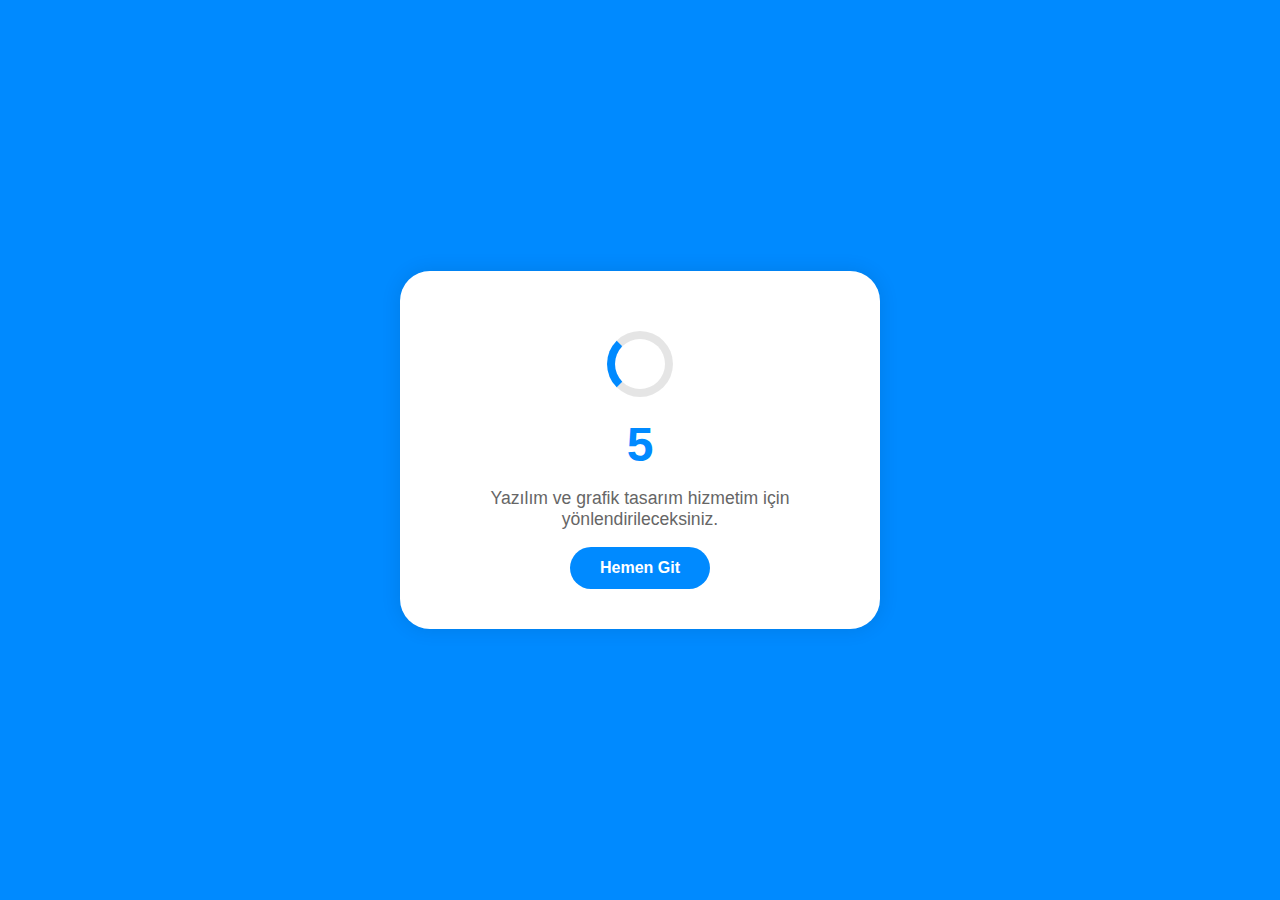
==== index.html @ 371fd5fd "Update index.html" ====
<!DOCTYPE html>
<html lang="tr">
<head>
    <meta charset="UTF-8">
    <meta name="viewport" content="width=device-width, initial-scale=1.0">
    <title>Yönlendirme</title>
    <style>
        body {
            font-family: 'Segoe UI', Tahoma, Geneva, Verdana, sans-serif;
            background-color: #008AFF;
            display: flex;
            justify-content: center;
            align-items: center;
            height: 100vh;
            margin: 0;
        }
        .container {
            text-align: center;
            background-color: #fff;
            border-radius: 30px;
            padding: 40px;
            box-shadow: 0px 0px 20px rgba(0, 0, 0, 0.1);
            max-width: 400px;
            position: relative;
        }
        .profile-img {
            position: absolute;
            top: -50px;
            left: 50%;
            transform: translateX(-50%);
            width: 100px;
            height: 100px;
            border-radius: 50%;
            overflow: hidden;
        }
        .profile-img img {
            width: 100%;
            height: 100%;
            object-fit: cover;
        }
        .loading-spinner {
            border: 8px solid rgba(0, 0, 0, 0.1);
            border-left-color: #008AFF;
            border-radius: 50%;
            width: 50px;
            height: 50px;
            animation: spin 1s linear infinite;
            margin: 20px auto;
        }
        .countdown {
            font-size: 3rem;
            margin-bottom: -1rem;
            color: #008AFF;
            font-weight: bold;
        }
        .link {
            text-decoration: none;
            color: #fff;
            font-weight: bold;
            background-color: #008AFF;
            padding: 12px 30px;
            border-radius: 25px;
            transition: all 0.3s ease;
            display: inline-block;
        }
        .link:hover {
            background-color: #0056b3;
        }
        p {
            margin-top: 2rem;
            color: #666;
            font-size: 1.1rem;
        }
        @keyframes spin {
            0% { transform: rotate(0deg); }
            100% { transform: rotate(360deg); }
        }
    </style>
</head>
<body>
    <div class="container">
        <div class="profile-img">
        </div>
        <div class="loading-spinner"></div>
        <div class="countdown" id="countdown">5</div>
        <div class="button-container">
            <p>Yazılım ve grafik tasarım hizmetim için yönlendirileceksiniz.<br></p>
            <a href="https://linktr.ee/kalipsotrcreative" class="link">Hemen Git</a>
        </div>
        <script>
            function countdown() {
                var seconds = 5;
                var countdownElement = document.getElementById('countdown');
                var interval = setInterval(function() {
                    seconds--;
                    countdownElement.textContent = seconds;
                    if (seconds <= 0) {
                        clearInterval(interval);
                        window.location.href = "https://linktr.ee/kalipsotrcreative";
                    }
                }, 1000);
            }
            countdown();
        </script>
    </div>
</body>
</html>
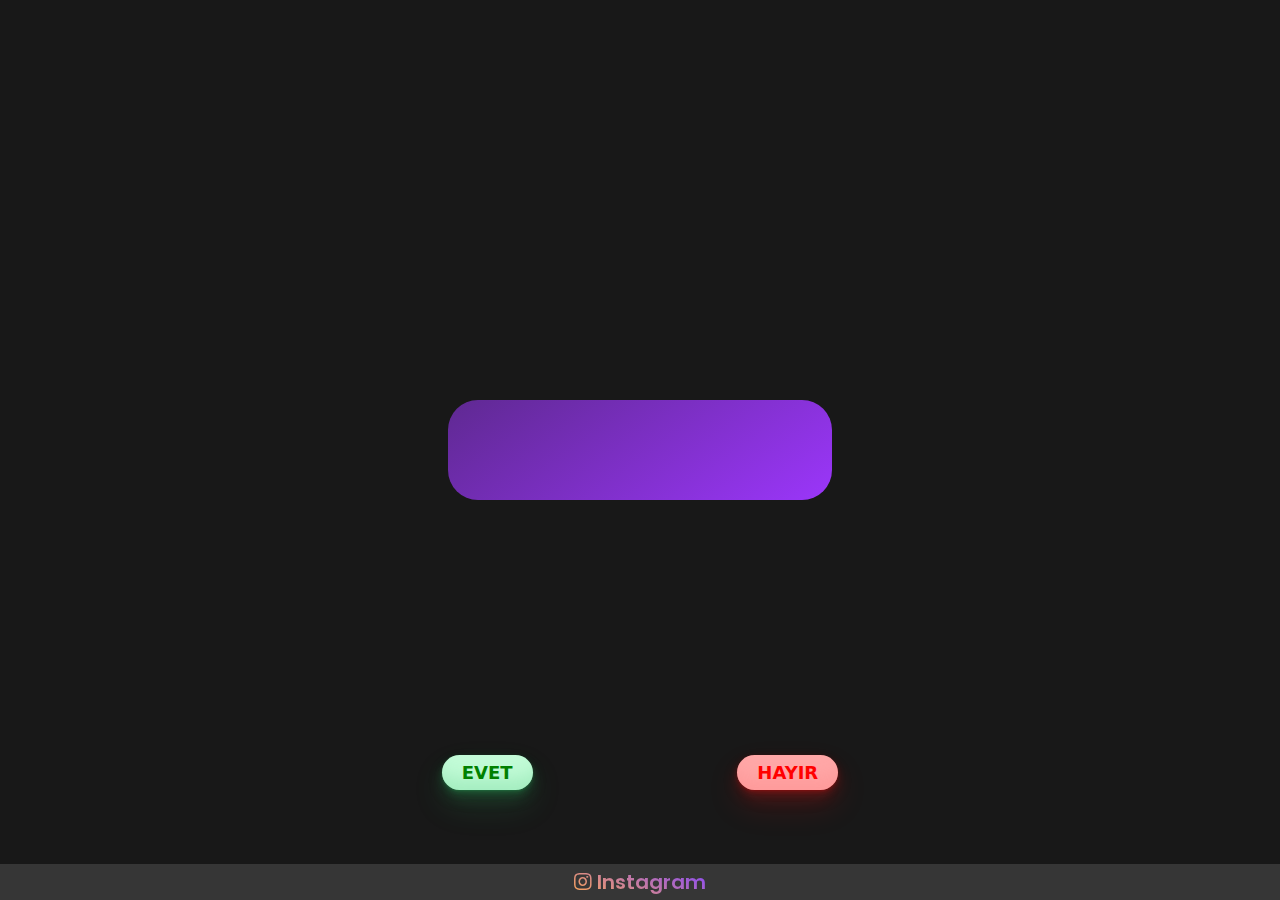
==== commit a521ed77: "Add files via upload" ====
--- a/index.html
+++ b/index.html
@@ -3,105 +3,30 @@
 <head>
     <meta charset="UTF-8">
     <meta name="viewport" content="width=device-width, initial-scale=1.0">
-    <title>Yönlendirme</title>
-    <style>
-        body {
-            font-family: 'Segoe UI', Tahoma, Geneva, Verdana, sans-serif;
-            background-color: #008AFF;
-            display: flex;
-            justify-content: center;
-            align-items: center;
-            height: 100vh;
-            margin: 0;
-        }
-        .container {
-            text-align: center;
-            background-color: #fff;
-            border-radius: 30px;
-            padding: 40px;
-            box-shadow: 0px 0px 20px rgba(0, 0, 0, 0.1);
-            max-width: 400px;
-            position: relative;
-        }
-        .profile-img {
-            position: absolute;
-            top: -50px;
-            left: 50%;
-            transform: translateX(-50%);
-            width: 100px;
-            height: 100px;
-            border-radius: 50%;
-            overflow: hidden;
-        }
-        .profile-img img {
-            width: 100%;
-            height: 100%;
-            object-fit: cover;
-        }
-        .loading-spinner {
-            border: 8px solid rgba(0, 0, 0, 0.1);
-            border-left-color: #008AFF;
-            border-radius: 50%;
-            width: 50px;
-            height: 50px;
-            animation: spin 1s linear infinite;
-            margin: 20px auto;
-        }
-        .countdown {
-            font-size: 3rem;
-            margin-bottom: -1rem;
-            color: #008AFF;
-            font-weight: bold;
-        }
-        .link {
-            text-decoration: none;
-            color: #fff;
-            font-weight: bold;
-            background-color: #008AFF;
-            padding: 12px 30px;
-            border-radius: 25px;
-            transition: all 0.3s ease;
-            display: inline-block;
-        }
-        .link:hover {
-            background-color: #0056b3;
-        }
-        p {
-            margin-top: 2rem;
-            color: #666;
-            font-size: 1.1rem;
-        }
-        @keyframes spin {
-            0% { transform: rotate(0deg); }
-            100% { transform: rotate(360deg); }
-        }
-    </style>
+    <title>Benimle Çıkar Mısın?</title>
+    <link rel="stylesheet" href="style.css">
+    <link rel="stylesheet" href="https://cdnjs.cloudflare.com/ajax/libs/font-awesome/5.15.3/css/all.min.css"/>
+   
 </head>
 <body>
-    <div class="container">
-        <div class="profile-img">
+    
+    <div class="contanier">
+    <div class="square">
+        <h1 class="title">Benimle Çıkar mısın?</h1>
+    </div>
+       
+    <div class="buttons">
+            <button class="btnYes" role="button" id="yesButton">EVET</button>
+            <button class="btnNo btn" role="button" id="noButton">HAYIR</button>
         </div>
-        <div class="loading-spinner"></div>
-        <div class="countdown" id="countdown">5</div>
-        <div class="button-container">
-            <p>Yazılım ve grafik tasarım hizmetim için yönlendirileceksiniz.<br></p>
-            <a href="https://linktr.ee/kalipsotrcreative" class="link">Hemen Git</a>
-        </div>
-        <script>
-            function countdown() {
-                var seconds = 5;
-                var countdownElement = document.getElementById('countdown');
-                var interval = setInterval(function() {
-                    seconds--;
-                    countdownElement.textContent = seconds;
-                    if (seconds <= 0) {
-                        clearInterval(interval);
-                        window.location.href = "https://linktr.ee/kalipsotrcreative";
-                    }
-                }, 1000);
-            }
-            countdown();
-        </script>
-    </div>
-</body>
-</html>
+    
+    </div> 
+        
+       <!-- Coding By AzadCoder - ig: @azadcoderr -->
+
+       <footer>
+        <a href="http://instagram.com/kodlama.dili" target="_blank" rel="noopener noreferrer" title="kodlama.dili"><i class="fab fa-instagram"></i> Instagram</a>
+    </footer>
+</body> 
+<script src="script.js"></script>
+</html>--- a/style.css
+++ b/style.css
@@ -0,0 +1,244 @@
+@import url('https://fonts.googleapis.com/css2?family=Poppins:wght@100;200;300;400;500;600;700&display=swap');
+
+*{
+    font-family: 'Poppins', sans-serif;
+    margin: 0;
+    padding: 0;
+    box-sizing: border-box;
+
+}
+
+/* Coding By AzadCoder - ig: @azadcoderr */
+.contanier {
+  display: flex;
+  justify-content: center;
+  align-items: center;
+  width: 100%;  
+  height: 100vh;
+  margin: 0;
+  background-color: rgb(24, 24, 24);
+  padding: 0;
+}
+
+.square {
+  width: 30%;
+  height: 100px;
+  background-image: linear-gradient(145deg, #5f2992, #9b36fa);
+  border-radius: 30px;
+  font-size: 14px;
+  display: flex;
+  justify-content: center;
+  align-items: center;
+  overflow: hidden;
+}
+
+.title span{
+  width: 20%;
+  font-size: 20px;
+  opacity: 0;
+  animation: reveal 0.5s forwards;
+}
+
+h1.title {
+  font-size: 20px; /* H1'in font boyutunu ayarla */
+}
+
+
+@keyframes reveal {
+    from {
+        opacity: 0;
+        transform: translateY(-20%);
+    }
+    to {
+        opacity: 1;
+        transform: translateY(0);
+    }
+}
+  
+.heart {
+    position: fixed; 
+    font-size: 40px;
+    user-select: none;
+    animation-iteration-count: infinite;
+    animation-timing-function: ease-out;
+}
+
+@keyframes heartAnimation {
+    0% {
+        transform: translateY(0) translateX(0) scale(.2);
+        opacity: 1;
+    }
+    100% {
+        transform: translateY(-100px) translateX(100px) scale(1.5);
+        opacity: 0;
+    }
+}
+  
+ 
+.btnYes {
+  background-color: #c2fbd7;
+  border-radius: 100px;
+  box-shadow: rgba(44, 187, 99, .2) 0 -25px 18px -14px inset,rgba(44, 187, 99, .15) 0 1px 2px,rgba(44, 187, 99, .15) 0 2px 4px,rgba(44, 187, 99, .15) 0 4px 8px,rgba(44, 187, 99, .15) 0 8px 16px,rgba(44, 187, 99, .15) 0 16px 32px;
+  color: green;
+  cursor: pointer;
+  display: inline-block;
+  font-family: CerebriSans-Regular,-apple-system,system-ui,Roboto,sans-serif;
+  padding: 7px 20px;
+  text-align: center;
+  text-decoration: none;
+  transition: all 250ms;
+  border: 0;
+  font-size: 18px;
+  user-select: none;
+  -webkit-user-select: none;
+  touch-action: manipulation;
+  font-weight: 600;
+}
+
+.btnYes:hover {
+  box-shadow: rgba(44,187,99,.35) 0 -25px 18px -14px inset,rgba(44,187,99,.25) 0 1px 2px,rgba(44,187,99,.25) 0 2px 4px,rgba(44,187,99,.25) 0 4px 8px,rgba(44,187,99,.25) 0 8px 16px,rgba(44,187,99,.25) 0 16px 32px;
+  transform: scale(1.05) rotate(-1deg);
+ 
+}
+
+
+.btnNo {
+    background-color: #ffa7a7;
+    border-radius: 100px;
+    box-shadow: rgba(249, 105, 105, 0.2) 0 -25px 18px -14px inset,rgba(212, 6, 6, 0.15) 0 1px 2px,rgba(245, 16, 16, 0.15) 0 2px 4px,rgba(238, 33, 33, 0.15) 0 4px 8px,rgba(236, 21, 21, 0.15) 0 8px 16px,rgba(255, 11, 11, 0.15) 0 16px 32px;
+    color: red;
+    cursor: pointer;
+    display: inline-block;
+    font-family: CerebriSans-Regular,-apple-system,system-ui,Roboto,sans-serif;
+    padding: 7px 20px;
+    text-align: center;
+    text-decoration: none;
+    transition: all 250ms;
+    border: 0;
+    font-size: 18px;
+    user-select: none;
+    -webkit-user-select: none;
+    touch-action: manipulation;
+    font-weight: 600;
+  }
+  
+  .btnNo:hover {
+    box-shadow: rgba(255, 68, 68, 0.35) 0 -25px 18px -14px inset,rgba(255, 88, 88, 0.25) 0 1px 2px,rgba(228, 14, 14, 0.25) 0 2px 4px,rgba(250, 69, 69, 0.25) 0 4px 8px,rgba(246, 29, 29, 0.25) 0 8px 16px,rgba(216, 18, 18, 0.25) 0 16px 32px;
+    transform: scale(1.05) rotate(-1deg);
+  }
+
+
+  .buttons{ 
+    width: 100%;
+    position:absolute;
+    display: flex;
+    justify-content: center;
+    align-items: center; 
+    margin: 20px;
+    bottom: 25%;
+  }
+  .buttons button{
+    margin-right:8%;
+    margin-left:8%;
+  }
+
+ 
+
+  @keyframes explode {
+    0% {
+        transform: scale(1);
+        opacity: 1;
+    }
+    100% {
+        transform: scale(0);
+        opacity: 0;
+    }
+}
+
+
+/* medya */
+@media only screen and (max-width: 768px) {
+  .buttons {
+      bottom: 20%;
+  }
+}
+
+@media only screen and (max-width: 1400px) {
+  .buttons {
+      bottom: 10%;
+  }
+}
+
+@media only screen and (max-width: 480px) {
+  .square {
+      width: 90%;
+  }
+
+  .buttons button {
+    margin-top: 20%;
+      margin-right: 5%;
+      margin-left: 5%;
+  }
+}
+
+
+/*   500x900 */
+@media only screen and (max-width: 500px) and (max-height: 900px) {
+  html, body { 
+      overflow: hidden !important;
+  }
+
+  .container {
+      position: fixed !important;
+      top: 50% !important;
+      left: 50% !important;
+      transform: translate(-50%, -50%) !important;
+  }
+
+  .square {
+      width: 60% !important;
+      height: 8vh !important;
+  }
+
+  .title {
+      font-size: 16px !important;
+  }
+}
+
+
+
+
+footer{
+  position: absolute;
+  bottom: 0;
+  display: flex;
+  align-items: center;
+  justify-content: center;
+  background-color: rgb(54, 54, 54);
+  width: 100%;
+  height: 4vh;
+  text-align: center;
+  font-weight: 600;
+font-size: 20px;
+}
+
+footer a{
+  text-decoration: none;
+  background: -webkit-linear-gradient(65deg,#ffa952, #8345ff);
+  -webkit-background-clip: text;
+  -webkit-text-fill-color: transparent;
+  transition: .3s ease;
+  scale: 1;
+}
+
+footer a:hover{
+  transition: .3s ease;
+  scale: 1.1;
+}
+
+
+::selection {
+    background-color: white;
+    color: black; 
+    
+}
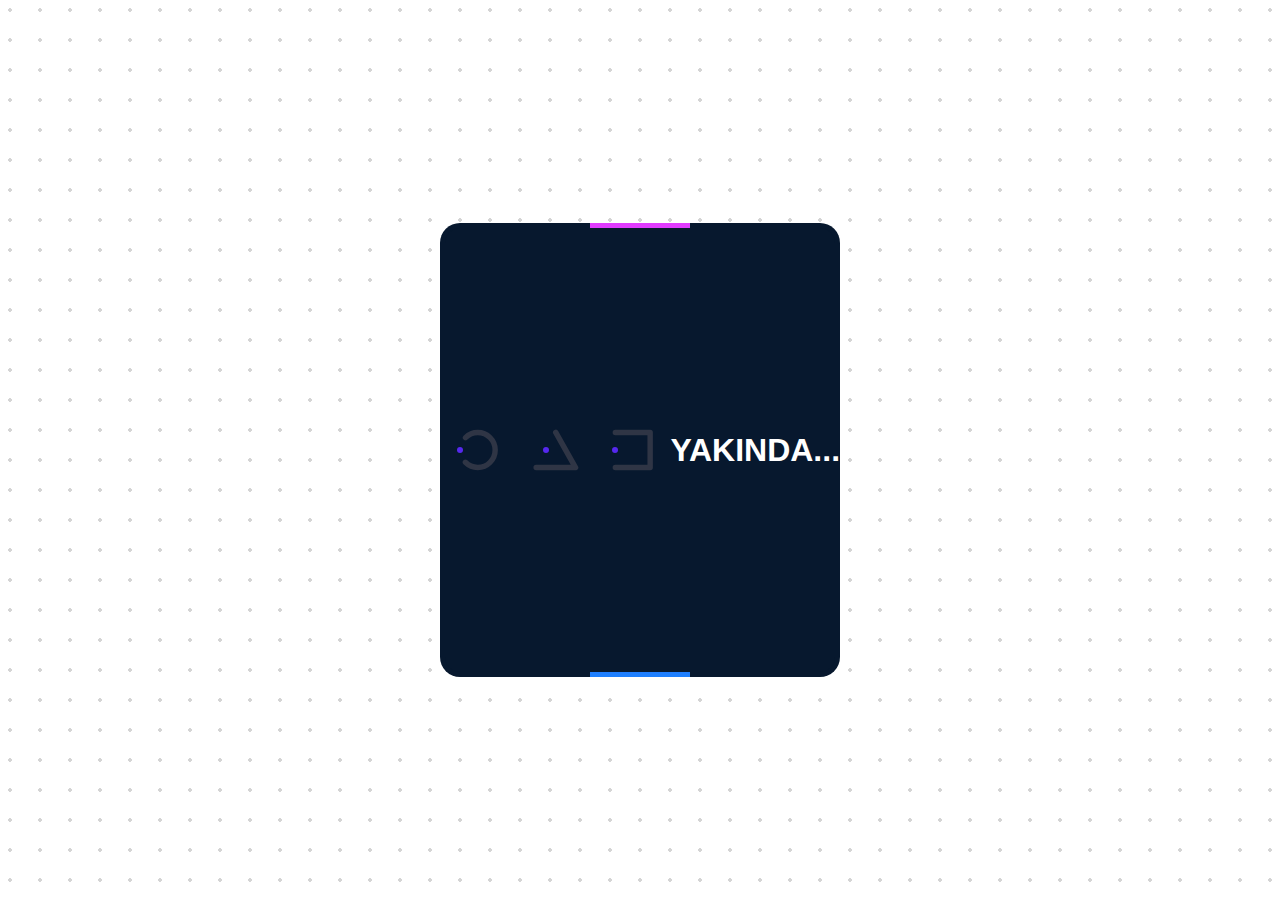
==== commit 0ceb307b: "Add files via upload" ====
--- a/index.html
+++ b/index.html
@@ -1,32 +1,41 @@
-<!DOCTYPE html>
-<html lang="tr">
-<head>
-    <meta charset="UTF-8">
-    <meta name="viewport" content="width=device-width, initial-scale=1.0">
-    <title>Benimle Çıkar Mısın?</title>
-    <link rel="stylesheet" href="style.css">
-    <link rel="stylesheet" href="https://cdnjs.cloudflare.com/ajax/libs/font-awesome/5.15.3/css/all.min.css"/>
-   
-</head>
-<body>
-    
-    <div class="contanier">
-    <div class="square">
-        <h1 class="title">Benimle Çıkar mısın?</h1>
-    </div>
-       
-    <div class="buttons">
-            <button class="btnYes" role="button" id="yesButton">EVET</button>
-            <button class="btnNo btn" role="button" id="noButton">HAYIR</button>
-        </div>
-    
-    </div> 
-        
-       <!-- Coding By AzadCoder - ig: @azadcoderr -->
-
-       <footer>
-        <a href="http://instagram.com/kodlama.dili" target="_blank" rel="noopener noreferrer" title="kodlama.dili"><i class="fab fa-instagram"></i> Instagram</a>
-    </footer>
-</body> 
-<script src="script.js"></script>
-</html>+<!DOCTYPE html>
+<html lang="en">
+<head>
+    <meta charset="UTF-8">
+    <meta name="viewport" content="width=device-width, initial-scale=1.0">
+    <title>Untitled Document</title>
+    <link rel="stylesheet" href="style.css">
+</head>
+<body>
+    <!-- Buraya içerik ekleyebilirsiniz -->
+    
+<div class="container">
+  <div class="card">
+      <div class="loader">
+      <svg viewBox="0 0 80 80">
+          <circle id="test" cx="40" cy="40" r="32"></circle>
+      </svg>
+  </div>
+
+  <div class="loader triangle">
+      <svg viewBox="0 0 86 80">
+          <polygon points="43 8 79 72 7 72"></polygon>
+      </svg>
+  </div>
+
+  <div class="loader">
+      <svg viewBox="0 0 80 80">
+          <rect x="8" y="8" width="64" height="64"></rect>
+      </svg>
+  </div>
+      <h2>YAKINDA...</h2>
+  </div>
+</div>
+    
+    <!-- İçerik burada sonlanır -->
+  
+</body>
+</html>
+
+
+
--- a/style.css
+++ b/style.css
@@ -1,244 +1,239 @@
-@import url('https://fonts.googleapis.com/css2?family=Poppins:wght@100;200;300;400;500;600;700&display=swap');
-
-*{
-    font-family: 'Poppins', sans-serif;
-    margin: 0;
-    padding: 0;
-    box-sizing: border-box;
-
-}
-
-/* Coding By AzadCoder - ig: @azadcoderr */
-.contanier {
-  display: flex;
-  justify-content: center;
-  align-items: center;
-  width: 100%;  
-  height: 100vh;
-  margin: 0;
-  background-color: rgb(24, 24, 24);
-  padding: 0;
-}
-
-.square {
-  width: 30%;
-  height: 100px;
-  background-image: linear-gradient(145deg, #5f2992, #9b36fa);
-  border-radius: 30px;
-  font-size: 14px;
-  display: flex;
-  justify-content: center;
-  align-items: center;
-  overflow: hidden;
-}
-
-.title span{
-  width: 20%;
-  font-size: 20px;
-  opacity: 0;
-  animation: reveal 0.5s forwards;
-}
-
-h1.title {
-  font-size: 20px; /* H1'in font boyutunu ayarla */
-}
-
-
-@keyframes reveal {
-    from {
-        opacity: 0;
-        transform: translateY(-20%);
-    }
-    to {
-        opacity: 1;
-        transform: translateY(0);
-    }
-}
-  
-.heart {
-    position: fixed; 
-    font-size: 40px;
-    user-select: none;
-    animation-iteration-count: infinite;
-    animation-timing-function: ease-out;
-}
-
-@keyframes heartAnimation {
-    0% {
-        transform: translateY(0) translateX(0) scale(.2);
-        opacity: 1;
-    }
-    100% {
-        transform: translateY(-100px) translateX(100px) scale(1.5);
-        opacity: 0;
-    }
-}
-  
- 
-.btnYes {
-  background-color: #c2fbd7;
-  border-radius: 100px;
-  box-shadow: rgba(44, 187, 99, .2) 0 -25px 18px -14px inset,rgba(44, 187, 99, .15) 0 1px 2px,rgba(44, 187, 99, .15) 0 2px 4px,rgba(44, 187, 99, .15) 0 4px 8px,rgba(44, 187, 99, .15) 0 8px 16px,rgba(44, 187, 99, .15) 0 16px 32px;
-  color: green;
-  cursor: pointer;
-  display: inline-block;
-  font-family: CerebriSans-Regular,-apple-system,system-ui,Roboto,sans-serif;
-  padding: 7px 20px;
-  text-align: center;
-  text-decoration: none;
-  transition: all 250ms;
-  border: 0;
-  font-size: 18px;
-  user-select: none;
-  -webkit-user-select: none;
-  touch-action: manipulation;
-  font-weight: 600;
-}
-
-.btnYes:hover {
-  box-shadow: rgba(44,187,99,.35) 0 -25px 18px -14px inset,rgba(44,187,99,.25) 0 1px 2px,rgba(44,187,99,.25) 0 2px 4px,rgba(44,187,99,.25) 0 4px 8px,rgba(44,187,99,.25) 0 8px 16px,rgba(44,187,99,.25) 0 16px 32px;
-  transform: scale(1.05) rotate(-1deg);
- 
-}
-
-
-.btnNo {
-    background-color: #ffa7a7;
-    border-radius: 100px;
-    box-shadow: rgba(249, 105, 105, 0.2) 0 -25px 18px -14px inset,rgba(212, 6, 6, 0.15) 0 1px 2px,rgba(245, 16, 16, 0.15) 0 2px 4px,rgba(238, 33, 33, 0.15) 0 4px 8px,rgba(236, 21, 21, 0.15) 0 8px 16px,rgba(255, 11, 11, 0.15) 0 16px 32px;
-    color: red;
-    cursor: pointer;
-    display: inline-block;
-    font-family: CerebriSans-Regular,-apple-system,system-ui,Roboto,sans-serif;
-    padding: 7px 20px;
-    text-align: center;
-    text-decoration: none;
-    transition: all 250ms;
-    border: 0;
-    font-size: 18px;
-    user-select: none;
-    -webkit-user-select: none;
-    touch-action: manipulation;
-    font-weight: 600;
-  }
-  
-  .btnNo:hover {
-    box-shadow: rgba(255, 68, 68, 0.35) 0 -25px 18px -14px inset,rgba(255, 88, 88, 0.25) 0 1px 2px,rgba(228, 14, 14, 0.25) 0 2px 4px,rgba(250, 69, 69, 0.25) 0 4px 8px,rgba(246, 29, 29, 0.25) 0 8px 16px,rgba(216, 18, 18, 0.25) 0 16px 32px;
-    transform: scale(1.05) rotate(-1deg);
-  }
-
-
-  .buttons{ 
-    width: 100%;
-    position:absolute;
-    display: flex;
-    justify-content: center;
-    align-items: center; 
-    margin: 20px;
-    bottom: 25%;
-  }
-  .buttons button{
-    margin-right:8%;
-    margin-left:8%;
-  }
-
- 
-
-  @keyframes explode {
-    0% {
-        transform: scale(1);
-        opacity: 1;
-    }
-    100% {
-        transform: scale(0);
-        opacity: 0;
-    }
-}
-
-
-/* medya */
-@media only screen and (max-width: 768px) {
-  .buttons {
-      bottom: 20%;
-  }
-}
-
-@media only screen and (max-width: 1400px) {
-  .buttons {
-      bottom: 10%;
-  }
-}
-
-@media only screen and (max-width: 480px) {
-  .square {
-      width: 90%;
-  }
-
-  .buttons button {
-    margin-top: 20%;
-      margin-right: 5%;
-      margin-left: 5%;
-  }
-}
-
-
-/*   500x900 */
-@media only screen and (max-width: 500px) and (max-height: 900px) {
-  html, body { 
-      overflow: hidden !important;
-  }
-
-  .container {
-      position: fixed !important;
-      top: 50% !important;
-      left: 50% !important;
-      transform: translate(-50%, -50%) !important;
-  }
-
-  .square {
-      width: 60% !important;
-      height: 8vh !important;
-  }
-
-  .title {
-      font-size: 16px !important;
-  }
-}
-
-
-
-
-footer{
-  position: absolute;
-  bottom: 0;
-  display: flex;
-  align-items: center;
-  justify-content: center;
-  background-color: rgb(54, 54, 54);
-  width: 100%;
-  height: 4vh;
-  text-align: center;
-  font-weight: 600;
-font-size: 20px;
-}
-
-footer a{
-  text-decoration: none;
-  background: -webkit-linear-gradient(65deg,#ffa952, #8345ff);
-  -webkit-background-clip: text;
-  -webkit-text-fill-color: transparent;
-  transition: .3s ease;
-  scale: 1;
-}
-
-footer a:hover{
-  transition: .3s ease;
-  scale: 1.1;
-}
-
-
-::selection {
-    background-color: white;
-    color: black; 
-    
-}
+body {
+  font-family: 'Segoe UI', Tahoma, Geneva, Verdana, sans-serif;
+  background-color: #FFFFFF;
+  display: flex;
+  justify-content: center;
+  align-items: center;
+  height: 100vh;
+  margin: 0;
+}
+
+
+
+
+
+.card {
+  width: 400px;
+  height: 454px;
+  background: #07182E;
+  position: relative;
+  display: flex;
+  place-content: center;
+  place-items: center;
+  overflow: hidden;
+  border-radius: 20px;
+}
+
+.card h2 {
+  z-index: 1;
+  color: white;
+  font-size: 2em;
+  
+}
+
+.card::before {
+  content: '';
+  position: absolute;
+  width: 100px;
+  background-image: linear-gradient(180deg, rgb(255, 48, 255), rgb(0, 138, 255));
+  height: 130%;
+  animation: rotBGimg 3s linear infinite;
+  transition: all 0.2s linear;
+}
+
+@keyframes rotBGimg {
+  from {
+    transform: rotate(0deg);
+  }
+
+  to {
+    transform: rotate(360deg);
+  }
+}
+
+.card::after {
+  content: '';
+  position: absolute;
+  background: #07182E;
+  ;
+  inset: 5px;
+  border-radius: 15px;
+}
+
+
+
+
+
+.container {
+  width: 100%;
+  height: 100%;
+  /* Add your background pattern here */
+  background-color: #ffffff;
+  background-image: radial-gradient(rgba(12, 12, 12, 0.171) 2px, transparent 0);
+  background-size: 30px 30px;
+  background-position: -5px -5px;
+  display: flex;
+  justify-content: center;
+  align-items: center;
+  height: 100vh;
+  margin: 0;
+}
+
+
+
+
+
+.loader {
+  --path: #2f3545;
+  --dot: #5628ee;
+  --duration: 3s;
+  width: 44px;
+  height: 44px;
+  position: relative;
+  z-index: 2;
+}
+
+.loader:before {
+  content: '';
+  width: 6px;
+  height: 6px;
+  border-radius: 50%;
+  position: absolute;
+  display: block;
+  background: var(--dot);
+  top: 37px;
+  left: 19px;
+  transform: translate(-18px, -18px);
+  animation: dotRect var(--duration) cubic-bezier(0.785, 0.135, 0.15, 0.86) infinite;
+}
+
+.loader svg {
+  display: block;
+  width: 100%;
+  height: 100%;
+}
+
+.loader svg rect, .loader svg polygon, .loader svg circle {
+  fill: none;
+  stroke: var(--path);
+  stroke-width: 10px;
+  stroke-linejoin: round;
+  stroke-linecap: round;
+}
+
+.loader svg polygon {
+  stroke-dasharray: 145 76 145 76;
+  stroke-dashoffset: 0;
+  animation: pathTriangle var(--duration) cubic-bezier(0.785, 0.135, 0.15, 0.86) infinite;
+}
+
+.loader svg rect {
+  stroke-dasharray: 192 64 192 64;
+  stroke-dashoffset: 0;
+  animation: pathRect 3s cubic-bezier(0.785, 0.135, 0.15, 0.86) infinite;
+}
+
+.loader svg circle {
+  stroke-dasharray: 150 50 150 50;
+  stroke-dashoffset: 75;
+  animation: pathCircle var(--duration) cubic-bezier(0.785, 0.135, 0.15, 0.86) infinite;
+}
+
+.loader.triangle {
+  width: 48px;
+}
+
+.loader.triangle:before {
+  left: 21px;
+  transform: translate(-10px, -18px);
+  animation: dotTriangle var(--duration) cubic-bezier(0.785, 0.135, 0.15, 0.86) infinite;
+}
+
+@keyframes pathTriangle {
+  33% {
+    stroke-dashoffset: 74;
+  }
+
+  66% {
+    stroke-dashoffset: 147;
+  }
+
+  100% {
+    stroke-dashoffset: 221;
+  }
+}
+
+@keyframes dotTriangle {
+  33% {
+    transform: translate(0, 0);
+  }
+
+  66% {
+    transform: translate(10px, -18px);
+  }
+
+  100% {
+    transform: translate(-10px, -18px);
+  }
+}
+
+@keyframes pathRect {
+  25% {
+    stroke-dashoffset: 64;
+  }
+
+  50% {
+    stroke-dashoffset: 128;
+  }
+
+  75% {
+    stroke-dashoffset: 192;
+  }
+
+  100% {
+    stroke-dashoffset: 256;
+  }
+}
+
+@keyframes dotRect {
+  25% {
+    transform: translate(0, 0);
+  }
+
+  50% {
+    transform: translate(18px, -18px);
+  }
+
+  75% {
+    transform: translate(0, -36px);
+  }
+
+  100% {
+    transform: translate(-18px, -18px);
+  }
+}
+
+@keyframes pathCircle {
+  25% {
+    stroke-dashoffset: 125;
+  }
+
+  50% {
+    stroke-dashoffset: 175;
+  }
+
+  75% {
+    stroke-dashoffset: 225;
+  }
+
+  100% {
+    stroke-dashoffset: 275;
+  }
+}
+
+.loader {
+  display: inline-block;
+  margin: 0 16px;
+}
+
+ 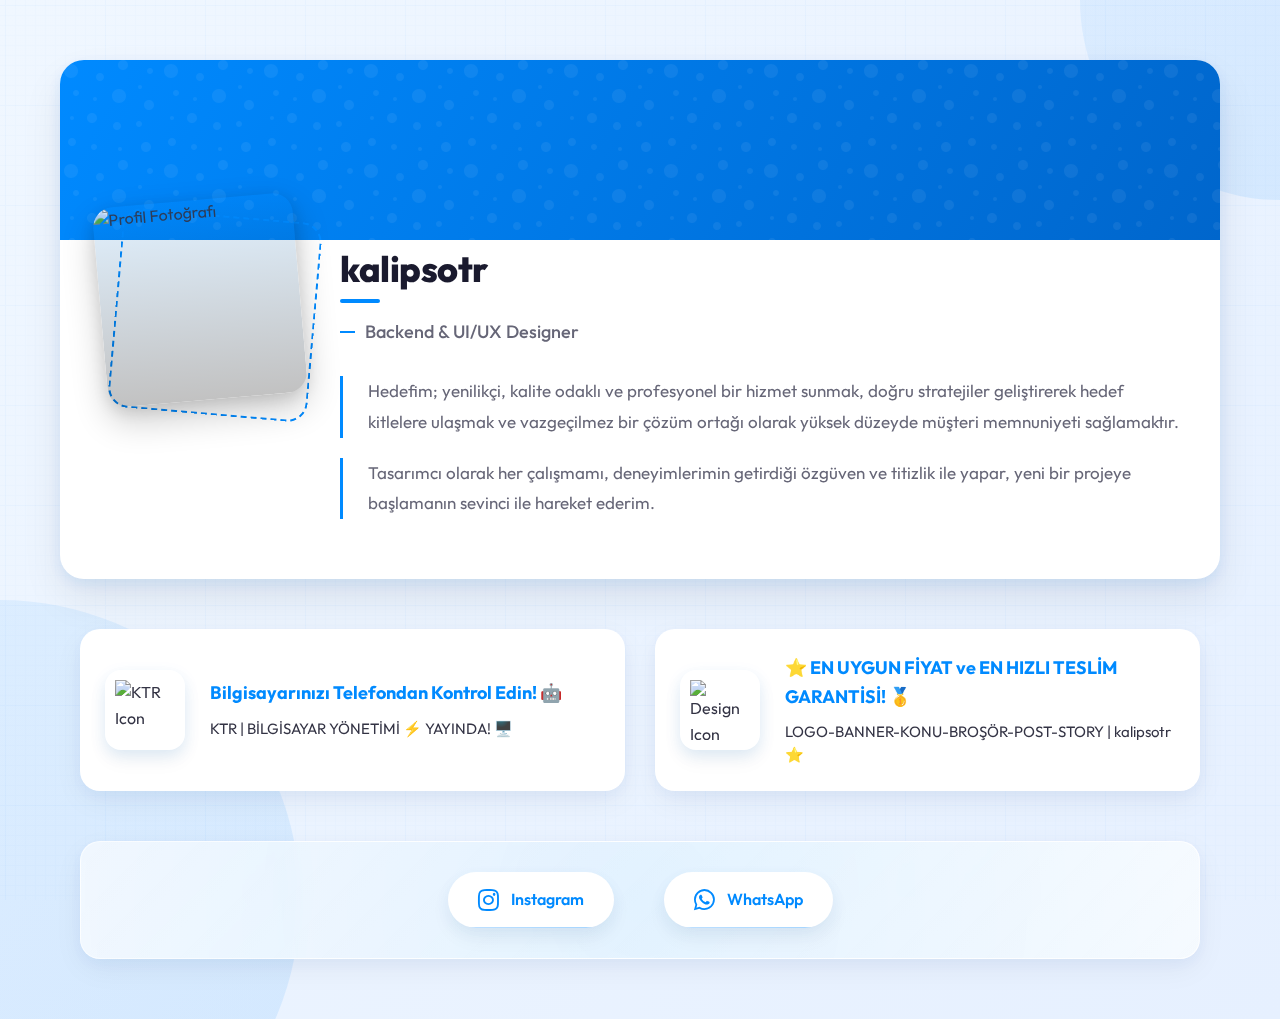
==== commit 0908931b: "Update index.html" ====
--- a/index.html
+++ b/index.html
@@ -1,41 +1,694 @@
 <!DOCTYPE html>
-<html lang="en">
+<html lang="tr">
 <head>
     <meta charset="UTF-8">
     <meta name="viewport" content="width=device-width, initial-scale=1.0">
-    <title>Untitled Document</title>
-    <link rel="stylesheet" href="style.css">
+    <title>Professional Profile</title>
+    <link rel="stylesheet" href="https://cdnjs.cloudflare.com/ajax/libs/font-awesome/6.0.0/css/all.min.css">
+    <style>
+        @import url('https://fonts.googleapis.com/css2?family=Outfit:wght@300;400;500;600;700;800&display=swap');
+        
+        * {
+            margin: 0;
+            padding: 0;
+            box-sizing: border-box;
+            font-family: 'Outfit', sans-serif;
+        }
+        
+        :root {
+            --primary: #008aff;
+            --primary-light: #66b5ff;
+            --primary-dark: #0066cc;
+            --primary-glass: rgba(0, 138, 255, 0.1);
+            --white: #ffffff;
+            --off-white: #f8faff;
+            --light-bg: #f0f7ff;
+            --dark: #1a1a2e;
+            --text: #333344;
+            --text-light: #666677;
+        }
+        
+        body {
+            background: linear-gradient(135deg, var(--light-bg) 0%, #e6f0ff 100%);
+            color: var(--text);
+            line-height: 1.6;
+            min-height: 100vh;
+            padding: 40px 0;
+            position: relative;
+            overflow-x: hidden;
+        }
+        
+        body::before {
+            content: '';
+            position: fixed;
+            top: 0;
+            left: 0;
+            width: 100%;
+            height: 100%;
+            background-image: url("data:image/svg+xml,%3Csvg xmlns='http://www.w3.org/2000/svg' width='100' height='100' viewBox='0 0 100 100'%3E%3Cg fill-rule='evenodd'%3E%3Cg fill='%23008aff' fill-opacity='0.03'%3E%3Cpath opacity='.5' d='M96 [base64] 0v-9h-9v9h9zm-10 0v-9h-9v9h9zm-10 0v-9h-9v9h9zm-10 0v-9h-9v9h9zm-10 0v-9h-9v9h9zm-10 0v-9h-9v9h9zm-10 0v-9h-9v9h9zm-10 0v-9h-9v9h9zm-9-10h9v-9h-9v9zm10 0h9v-9h-9v9zm10 0h9v-9h-9v9zm10 0h9v-9h-9v9zm10 0h9v-9h-9v9zm10 0h9v-9h-9v9zm10 0h9v-9h-9v9zm10 0h9v-9h-9v9zm9-10v-9h-9v9h9zm-10 0v-9h-9v9h9zm-10 0v-9h-9v9h9zm-10 0v-9h-9v9h9zm-10 0v-9h-9v9h9zm-10 0v-9h-9v9h9zm-10 0v-9h-9v9h9zm-10 0v-9h-9v9h9zm-9-10h9v-9h-9v9zm10 0h9v-9h-9v9zm10 0h9v-9h-9v9zm10 0h9v-9h-9v9zm10 0h9v-9h-9v9zm10 0h9v-9h-9v9zm10 0h9v-9h-9v9zm10 0h9v-9h-9v9zm9-10v-9h-9v9h9zm-10 0v-9h-9v9h9zm-10 0v-9h-9v9h9zm-10 0v-9h-9v9h9zm-10 0v-9h-9v9h9zm-10 0v-9h-9v9h9zm-10 0v-9h-9v9h9zm-10 0v-9h-9v9h9zm-9-10h9v-9h-9v9zm10 0h9v-9h-9v9zm10 0h9v-9h-9v9zm10 0h9v-9h-9v9zm10 0h9v-9h-9v9zm10 0h9v-9h-9v9zm10 0h9v-9h-9v9zm10 0h9v-9h-9v9zm9-10v-9h-9v9h9zm-10 0v-9h-9v9h9zm-10 0v-9h-9v9h9zm-10 0v-9h-9v9h9zm-10 0v-9h-9v9h9zm-10 0v-9h-9v9h9zm-10 0v-9h-9v9h9zm-10 0v-9h-9v9h9zm-9-10h9v-9h-9v9zm10 0h9v-9h-9v9zm10 0h9v-9h-9v9zm10 0h9v-9h-9v9zm10 0h9v-9h-9v9zm10 0h9v-9h-9v9zm10 0h9v-9h-9v9zm10 0h9v-9h-9v9z'/%3E%3Cpath d='M6 5V0H5v5H0v1h5v94h1V6h94V5H6z'/%3E%3C/g%3E%3C/g%3E%3C/svg%3E");
+            z-index: -1;
+        }
+        
+        .container {
+            max-width: 1200px;
+            margin: 0 auto;
+            padding: 20px;
+            position: relative;
+            z-index: 1;
+        }
+        
+        .glass-effect {
+            background: rgba(255, 255, 255, 0.7);
+            backdrop-filter: blur(10px);
+            -webkit-backdrop-filter: blur(10px);
+            border: 1px solid rgba(255, 255, 255, 0.2);
+            box-shadow: 0 8px 32px rgba(0, 138, 255, 0.1);
+        }
+        
+        .card {
+            border-radius: 24px;
+            overflow: hidden;
+            background: var(--white);
+            box-shadow: 
+                0 20px 40px rgba(0, 0, 0, 0.08),
+                0 5px 15px rgba(0, 138, 255, 0.1);
+            transition: all 0.5s cubic-bezier(0.25, 1, 0.5, 1);
+            position: relative;
+        }
+        
+        .card:hover {
+            transform: translateY(-10px);
+            box-shadow: 
+                0 30px 60px rgba(0, 0, 0, 0.12),
+                0 10px 25px rgba(0, 138, 255, 0.2);
+        }
+        
+        .profile-header {
+            background: linear-gradient(120deg, var(--primary) 0%, var(--primary-dark) 100%);
+            height: 180px;
+            position: relative;
+            overflow: hidden;
+        }
+        
+        .profile-header::before {
+            content: "";
+            position: absolute;
+            top: 0;
+            left: 0;
+            width: 100%;
+            height: 100%;
+            background-image: url("data:image/svg+xml,%3Csvg width='100' height='100' viewBox='0 0 100 100' xmlns='http://www.w3.org/2000/svg'%3E%3Cpath d='M11 18c3.866 0 7-3.134 7-7s-3.134-7-7-7-7 3.134-7 7 3.134 7 7 7zm48 25c3.866 0 7-3.134 7-7s-3.134-7-7-7-7 3.134-7 7 3.134 7 7 7zm-43-7c1.657 0 3-1.343 3-3s-1.343-3-3-3-3 1.343-3 3 1.343 3 3 3zm63 31c1.657 0 3-1.343 3-3s-1.343-3-3-3-3 1.343-3 3 1.343 3 3 3zM34 90c1.657 0 3-1.343 3-3s-1.343-3-3-3-3 1.343-3 3 1.343 3 3 3zm56-76c1.657 0 3-1.343 3-3s-1.343-3-3-3-3 1.343-3 3 1.343 3 3 3zM12 86c2.21 0 4-1.79 4-4s-1.79-4-4-4-4 1.79-4 4 1.79 4 4 4zm28-65c2.21 0 4-1.79 4-4s-1.79-4-4-4-4 1.79-4 4 1.79 4 4 4zm23-11c2.76 0 5-2.24 5-5s-2.24-5-5-5-5 2.24-5 5 2.24 5 5 5zm-6 60c2.21 0 4-1.79 4-4s-1.79-4-4-4-4 1.79-4 4 1.79 4 4 4zm29 22c2.76 0 5-2.24 5-5s-2.24-5-5-5-5 2.24-5 5 2.24 5 5 5zM32 63c2.76 0 5-2.24 5-5s-2.24-5-5-5-5 2.24-5 5 2.24 5 5 5zm57-13c2.76 0 5-2.24 5-5s-2.24-5-5-5-5 2.24-5 5 2.24 5 5 5zm-9-21c1.105 0 2-.895 2-2s-.895-2-2-2-2 .895-2 2 .895 2 2 2zM60 91c1.105 0 2-.895 2-2s-.895-2-2-2-2 .895-2 2 .895 2 2 2zM35 41c1.105 0 2-.895 2-2s-.895-2-2-2-2 .895-2 2 .895 2 2 2zM12 60c1.105 0 2-.895 2-2s-.895-2-2-2-2 .895-2 2 .895 2 2 2z' fill='%23ffffff' fill-opacity='0.1' fill-rule='evenodd'/%3E%3C/svg%3E");
+            opacity: 0.6;
+        }
+        
+        .profile-header .wave {
+            position: absolute;
+            bottom: 0;
+            left: 0;
+            width: 100%;
+            height: 50px;
+        }
+        
+        .profile-header .wave svg {
+            position: absolute;
+            bottom: 0;
+            left: 0;
+            width: 100%;
+            height: 50px;
+            fill: var(--white);
+        }
+        
+        .profile-section {
+            display: flex;
+            padding: 40px;
+            position: relative;
+            margin-top: -80px;
+        }
+        
+        .profile-image-container {
+            position: relative;
+            margin-right: 40px;
+        }
+        
+        .profile-image-wrapper {
+            position: relative;
+            width: 200px;
+            height: 200px;
+            border-radius: 20px;
+            overflow: hidden;
+            box-shadow: 
+                0 15px 35px rgba(0, 0, 0, 0.2),
+                0 5px 15px rgba(0, 0, 0, 0.1);
+            transform: rotate(-5deg);
+            transition: all 0.5s ease;
+            z-index: 2;
+        }
+        
+        .card:hover .profile-image-wrapper {
+            transform: rotate(0deg) translateY(-10px);
+        }
+        
+        .profile-image {
+            width: 100%;
+            height: 100%;
+            object-fit: cover;
+            transition: transform 0.5s ease;
+        }
+        
+        .profile-image-wrapper:hover .profile-image {
+            transform: scale(1.1);
+        }
+        
+        .profile-image-wrapper::before {
+            content: '';
+            position: absolute;
+            top: 0;
+            left: 0;
+            width: 100%;
+            height: 100%;
+            background: linear-gradient(
+                to bottom,
+                rgba(0, 138, 255, 0.2),
+                rgba(0, 0, 0, 0.4)
+            );
+            z-index: 1;
+            opacity: 0.6;
+            transition: opacity 0.3s ease;
+        }
+        
+        .profile-image-wrapper:hover::before {
+            opacity: 0.3;
+        }
+        
+        .profile-image-decoration {
+            position: absolute;
+            width: 200px;
+            height: 200px;
+            border-radius: 20px;
+            border: 2px dashed var(--primary);
+            top: 15px;
+            left: 15px;
+            z-index: 1;
+            transform: rotate(5deg);
+            transition: all 0.5s ease;
+        }
+        
+        .card:hover .profile-image-decoration {
+            transform: rotate(0deg) translate(5px, -5px);
+        }
+        
+        .profile-description {
+            flex: 1;
+            padding-top: 40px;
+            position: relative;
+        }
+        
+        .profile-title {
+            margin-bottom: 30px;
+            position: relative;
+            display: inline-block;
+        }
+        
+        .profile-name {
+            font-size: 36px;
+            font-weight: 800;
+            color: var(--dark);
+            margin-bottom: 10px;
+            display: flex;
+            align-items: center;
+            letter-spacing: -0.5px;
+            position: relative;
+        }
+        
+        .profile-name span {
+            margin-left: 15px;
+            font-size: 32px;
+            background: linear-gradient(135deg, var(--primary) 0%, var(--primary-dark) 100%);
+            -webkit-background-clip: text;
+            -webkit-text-fill-color: transparent;
+            background-clip: text;
+            text-fill-color: transparent;
+            position: relative;
+            top: -2px;
+        }
+        
+        .profile-name::after {
+            content: '';
+            position: absolute;
+            bottom: -5px;
+            left: 0;
+            width: 40px;
+            height: 4px;
+            background: var(--primary);
+            border-radius: 2px;
+        }
+        
+        .profile-role {
+            font-size: 18px;
+            color: var(--text-light);
+            font-weight: 500;
+            position: relative;
+            padding-left: 25px;
+            display: inline-block;
+            margin-top: 10px;
+        }
+        
+        .profile-role::before {
+            content: '';
+            position: absolute;
+            left: 0;
+            top: 50%;
+            width: 15px;
+            height: 2px;
+            background-color: var(--primary);
+            transform: translateY(-50%);
+        }
+        
+        .profile-description p {
+            margin-bottom: 20px;
+            font-size: 17px;
+            line-height: 1.8;
+            color: var(--text-light);
+            position: relative;
+            padding-left: 25px;
+            border-left: 3px solid var(--primary);
+        }
+        
+        .buttons-section {
+            display: grid;
+            grid-template-columns: 1fr 1fr;
+            gap: 30px;
+            margin: 50px 0;
+            padding: 0 20px;
+        }
+        
+        .service-button {
+            display: flex;
+            align-items: center;
+            background: var(--white);
+            border-radius: 20px;
+            padding: 25px;
+            text-decoration: none;
+            color: var(--text);
+            position: relative;
+            overflow: hidden;
+            z-index: 1;
+            transition: all 0.5s cubic-bezier(0.25, 1, 0.5, 1);
+            box-shadow: 
+                0 10px 30px rgba(0, 0, 0, 0.05),
+                0 5px 15px rgba(0, 138, 255, 0.05);
+        }
+        
+        .service-button::before {
+            content: '';
+            position: absolute;
+            top: 0;
+            left: 0;
+            width: 100%;
+            height: 100%;
+            background: linear-gradient(135deg, var(--primary-light) 0%, var(--primary) 100%);
+            z-index: -1;
+            transform: translateY(100%);
+            transition: transform 0.5s cubic-bezier(0.25, 1, 0.5, 1);
+        }
+        
+        .service-button:hover {
+            color: var(--white);
+            transform: translateY(-10px);
+            box-shadow: 
+                0 20px 40px rgba(0, 0, 0, 0.1),
+                0 10px 25px rgba(0, 138, 255, 0.2);
+        }
+        
+        .service-button:hover::before {
+            transform: translateY(0);
+        }
+        
+        .service-button:hover .service-title,
+        .service-button:hover .service-info div:last-child {
+            color: var(--white);
+        }
+        
+        .service-icon-wrapper {
+            position: relative;
+            width: 80px;
+            height: 80px;
+            margin-right: 25px;
+            border-radius: 16px;
+            background: var(--white);
+            display: flex;
+            align-items: center;
+            justify-content: center;
+            box-shadow: 
+                0 10px 20px rgba(0, 0, 0, 0.05),
+                0 5px 15px rgba(0, 138, 255, 0.1);
+            transition: all 0.5s cubic-bezier(0.25, 1, 0.5, 1);
+            flex-shrink: 0;
+            overflow: hidden;
+        }
+        
+        .service-icon {
+            width: 60px;
+            height: 60px;
+            object-fit: contain;
+            transition: transform 0.5s cubic-bezier(0.25, 1, 0.5, 1);
+            z-index: 2;
+        }
+        
+        .service-button:hover .service-icon-wrapper {
+            background: rgba(255, 255, 255, 0.2);
+            transform: rotate(10deg);
+        }
+        
+        .service-button:hover .service-icon {
+            transform: scale(1.2);
+        }
+        
+        .service-icon-wrapper::after {
+            content: '';
+            position: absolute;
+            top: -50%;
+            left: -50%;
+            width: 200%;
+            height: 200%;
+            background: radial-gradient(circle, rgba(255, 255, 255, 0.8) 0%, rgba(255, 255, 255, 0) 70%);
+            opacity: 0;
+            transition: opacity 0.5s ease;
+        }
+        
+        .service-button:hover .service-icon-wrapper::after {
+            opacity: 1;
+            animation: rotate 10s linear infinite;
+        }
+        
+        .service-info {
+            flex: 1;
+        }
+        
+        .service-title {
+            font-weight: 700;
+            color: var(--primary);
+            margin-bottom: 10px;
+            font-size: 18px;
+            transition: color 0.3s;
+        }
+        
+        .service-info div:last-child {
+            font-size: 15px;
+            transition: color 0.3s;
+            line-height: 1.5;
+        }
+        
+        .social-section {
+            background: linear-gradient(135deg, rgba(255, 255, 255, 0.8) 0%, rgba(255, 255, 255, 0.9) 100%);
+            backdrop-filter: blur(10px);
+            -webkit-backdrop-filter: blur(10px);
+            border-radius: 20px;
+            padding: 30px;
+            display: flex;
+            justify-content: center;
+            gap: 50px;
+            box-shadow: 
+                0 10px 30px rgba(0, 0, 0, 0.05),
+                0 5px 15px rgba(0, 138, 255, 0.05);
+            position: relative;
+            overflow: hidden;
+            margin: 0 20px;
+            border: 1px solid rgba(255, 255, 255, 0.2);
+        }
+        
+        .social-section::before {
+            content: '';
+            position: absolute;
+            top: -50%;
+            left: -50%;
+            width: 200%;
+            height: 200%;
+            background: radial-gradient(circle, rgba(0, 138, 255, 0.1) 0%, rgba(255, 255, 255, 0) 70%);
+            animation: rotate 15s linear infinite;
+        }
+        
+        @keyframes rotate {
+            from {
+                transform: rotate(0deg);
+            }
+            to {
+                transform: rotate(360deg);
+            }
+        }
+        
+        .social-link {
+            display: flex;
+            align-items: center;
+            text-decoration: none;
+            color: var(--primary);
+            font-weight: 600;
+            padding: 15px 30px;
+            border-radius: 50px;
+            background: var(--white);
+            box-shadow: 
+                0 10px 20px rgba(0, 0, 0, 0.05),
+                0 5px 15px rgba(0, 138, 255, 0.05);
+            transition: all 0.5s cubic-bezier(0.25, 1, 0.5, 1);
+            position: relative;
+            z-index: 1;
+            overflow: hidden;
+        }
+        
+        .social-link::before {
+            content: '';
+            position: absolute;
+            top: 0;
+            left: 0;
+            width: 100%;
+            height: 100%;
+            background: linear-gradient(135deg, var(--primary-light) 0%, var(--primary) 100%);
+            z-index: -1;
+            transform: translateY(100%);
+            transition: transform 0.5s cubic-bezier(0.25, 1, 0.5, 1);
+        }
+        
+        .social-link:hover {
+            transform: translateY(-10px);
+            box-shadow: 
+                0 20px 40px rgba(0, 0, 0, 0.1),
+                0 10px 25px rgba(0, 138, 255, 0.2);
+            color: var(--white);
+        }
+        
+        .social-link:hover::before {
+            transform: translateY(0);
+        }
+        
+        .social-link i {
+            margin-right: 12px;
+            font-size: 24px;
+            transition: transform 0.3s ease;
+        }
+        
+        .social-link:hover i {
+            transform: scale(1.2);
+        }
+        
+        .decorative-circle {
+            position: fixed;
+            border-radius: 50%;
+            background: linear-gradient(135deg, var(--primary-light) 0%, var(--primary) 100%);
+            opacity: 0.1;
+            z-index: -1;
+        }
+        
+        .circle-1 {
+            width: 400px;
+            height: 400px;
+            top: -200px;
+            right: -200px;
+        }
+        
+        .circle-2 {
+            width: 600px;
+            height: 600px;
+            bottom: -300px;
+            left: -300px;
+        }
+        
+        .floating {
+            animation: floating 6s ease-in-out infinite;
+        }
+        
+        @keyframes floating {
+            0% {
+                transform: translateY(0px);
+            }
+            50% {
+                transform: translateY(-15px);
+            }
+            100% {
+                transform: translateY(0px);
+            }
+        }
+        
+        @media (max-width: 1100px) {
+            .buttons-section {
+                grid-template-columns: 1fr;
+            }
+        }
+        
+        @media (max-width: 900px) {
+            .profile-section {
+                flex-direction: column;
+                align-items: center;
+                text-align: center;
+                margin-top: -100px;
+                padding: 30px 20px;
+            }
+            
+            .profile-image-container {
+                margin-right: 0;
+                margin-bottom: 40px;
+            }
+            
+            .profile-title {
+                text-align: center;
+                display: block;
+            }
+            
+            .profile-name {
+                justify-content: center;
+            }
+            
+            .profile-name::after {
+                left: 50%;
+                transform: translateX(-50%);
+            }
+            
+            .profile-role {
+                padding-left: 0;
+                display: block;
+                margin-top: 15px;
+            }
+            
+            .profile-role::before {
+                display: none;
+            }
+            
+            .profile-description p {
+                padding-left: 0;
+                border-left: none;
+                padding-top: 20px;
+                border-top: 3px solid var(--primary);
+                text-align: left;
+            }
+            
+            .social-section {
+                flex-direction: column;
+                align-items: center;
+                gap: 20px;
+            }
+        }
+        
+        @media (max-width: 600px) {
+            .profile-image-wrapper,
+            .profile-image-decoration {
+                width: 160px;
+                height: 160px;
+            }
+            
+            .profile-section {
+                padding: 20px 15px;
+            }
+            
+            .profile-name {
+                font-size: 28px;
+            }
+            
+            .profile-name span {
+                font-size: 24px;
+            }
+            
+            .service-button {
+                padding: 20px;
+            }
+            
+            .service-icon-wrapper {
+                width: 60px;
+                height: 60px;
+                margin-right: 15px;
+            }
+            
+            .service-icon {
+                width: 40px;
+                height: 40px;
+            }
+            
+            .service-title {
+                font-size: 16px;
+            }
+            
+            .service-info div:last-child {
+                font-size: 13px;
+            }
+        }
+    </style>
 </head>
 <body>
-    <!-- Buraya içerik ekleyebilirsiniz -->
+    <div class="decorative-circle circle-1 floating"></div>
+    <div class="decorative-circle circle-2"></div>
     
-<div class="container">
-  <div class="card">
-      <div class="loader">
-      <svg viewBox="0 0 80 80">
-          <circle id="test" cx="40" cy="40" r="32"></circle>
-      </svg>
-  </div>
-
-  <div class="loader triangle">
-      <svg viewBox="0 0 86 80">
-          <polygon points="43 8 79 72 7 72"></polygon>
-      </svg>
-  </div>
-
-  <div class="loader">
-      <svg viewBox="0 0 80 80">
-          <rect x="8" y="8" width="64" height="64"></rect>
-      </svg>
-  </div>
-      <h2>YAKINDA...</h2>
-  </div>
-</div>
-    
-    <!-- İçerik burada sonlanır -->
-  
+    <div class="container">
+        <div class="card">
+            <div class="profile-header">
+            </div>
+            <div class="profile-section">
+                <div class="profile-image-container">
+                    <div class="profile-image-wrapper">
+                        <img src="https://i.hizliresim.com/blechpz.jpg" alt="Profil Fotoğrafı" class="profile-image">
+                    </div>
+                    <div class="profile-image-decoration"></div>
+                </div>
+                <div class="profile-description">
+                    <div class="profile-title">
+                        <h1 class="profile-name">kalipsotr</h1>
+                        <div class="profile-role">Backend & UI/UX Designer</div>
+                    </div>
+                    <p>Hedefim; yenilikçi, kalite odaklı ve profesyonel bir hizmet sunmak, doğru stratejiler geliştirerek hedef kitlelere ulaşmak ve vazgeçilmez bir çözüm ortağı olarak yüksek düzeyde müşteri memnuniyeti sağlamaktır.</p>
+                    <p>Tasarımcı olarak her çalışmamı, deneyimlerimin getirdiği özgüven ve titizlik ile yapar, yeni bir projeye başlamanın sevinci ile hareket ederim.</p>
+                </div>
+            </div>
+        </div>
+        
+        <div class="buttons-section">
+            <a href="https://www.r10.net/bot-program-alis-satisi/4061272-bilgisayarinizi-telefondan-kontrol-edin-129302-ktr-bilgisayar-yonetimi-9889-yayinda-12842165039-a.html" class="service-button">
+                <div class="service-icon-wrapper">
+                    <img src="https://i.hizliresim.com/l23yyp9.png" alt="KTR Icon" class="service-icon">
+                </div>
+                <div class="service-info">
+                    <div class="service-title">Bilgisayarınızı Telefondan Kontrol Edin! 🤖</div>
+                    <div>KTR | BİLGİSAYAR YÖNETİMİ ⚡ YAYINDA! 🖥️</div>
+                </div>
+            </a>
+            
+            <a href="https://www.r10.net/grafik-tasarimcilar/2287552-11088-en-uygun-fiyat-ve-en-hizli-teslim-garantisi-129351-logo-banner-konu-brosor-post-story-kalipsotr-11088-a.html" class="service-button">
+                <div class="service-icon-wrapper">
+                    <img src="https://i.hizliresim.com/8qjchpf.png" alt="Design Icon" class="service-icon">
+                </div>
+                <div class="service-info">
+                    <div class="service-title">⭐ EN UYGUN FİYAT ve EN HIZLI TESLİM GARANTİSİ! 🥇</div>
+                    <div>LOGO-BANNER-KONU-BROŞÖR-POST-STORY | kalipsotr ⭐</div>
+                </div>
+            </a>
+        </div>
+        
+        <div class="social-section">
+            <a href="https://www.instagram.com/kalipsotr/" class="social-link">
+                <i class="fab fa-instagram"></i>
+                Instagram
+            </a>
+            <a href="https://wa.me/905531858908" class="social-link">
+                <i class="fab fa-whatsapp"></i>
+                WhatsApp
+            </a>
+        </div>
+    </div>
 </body>
 </html>
-
-
-
